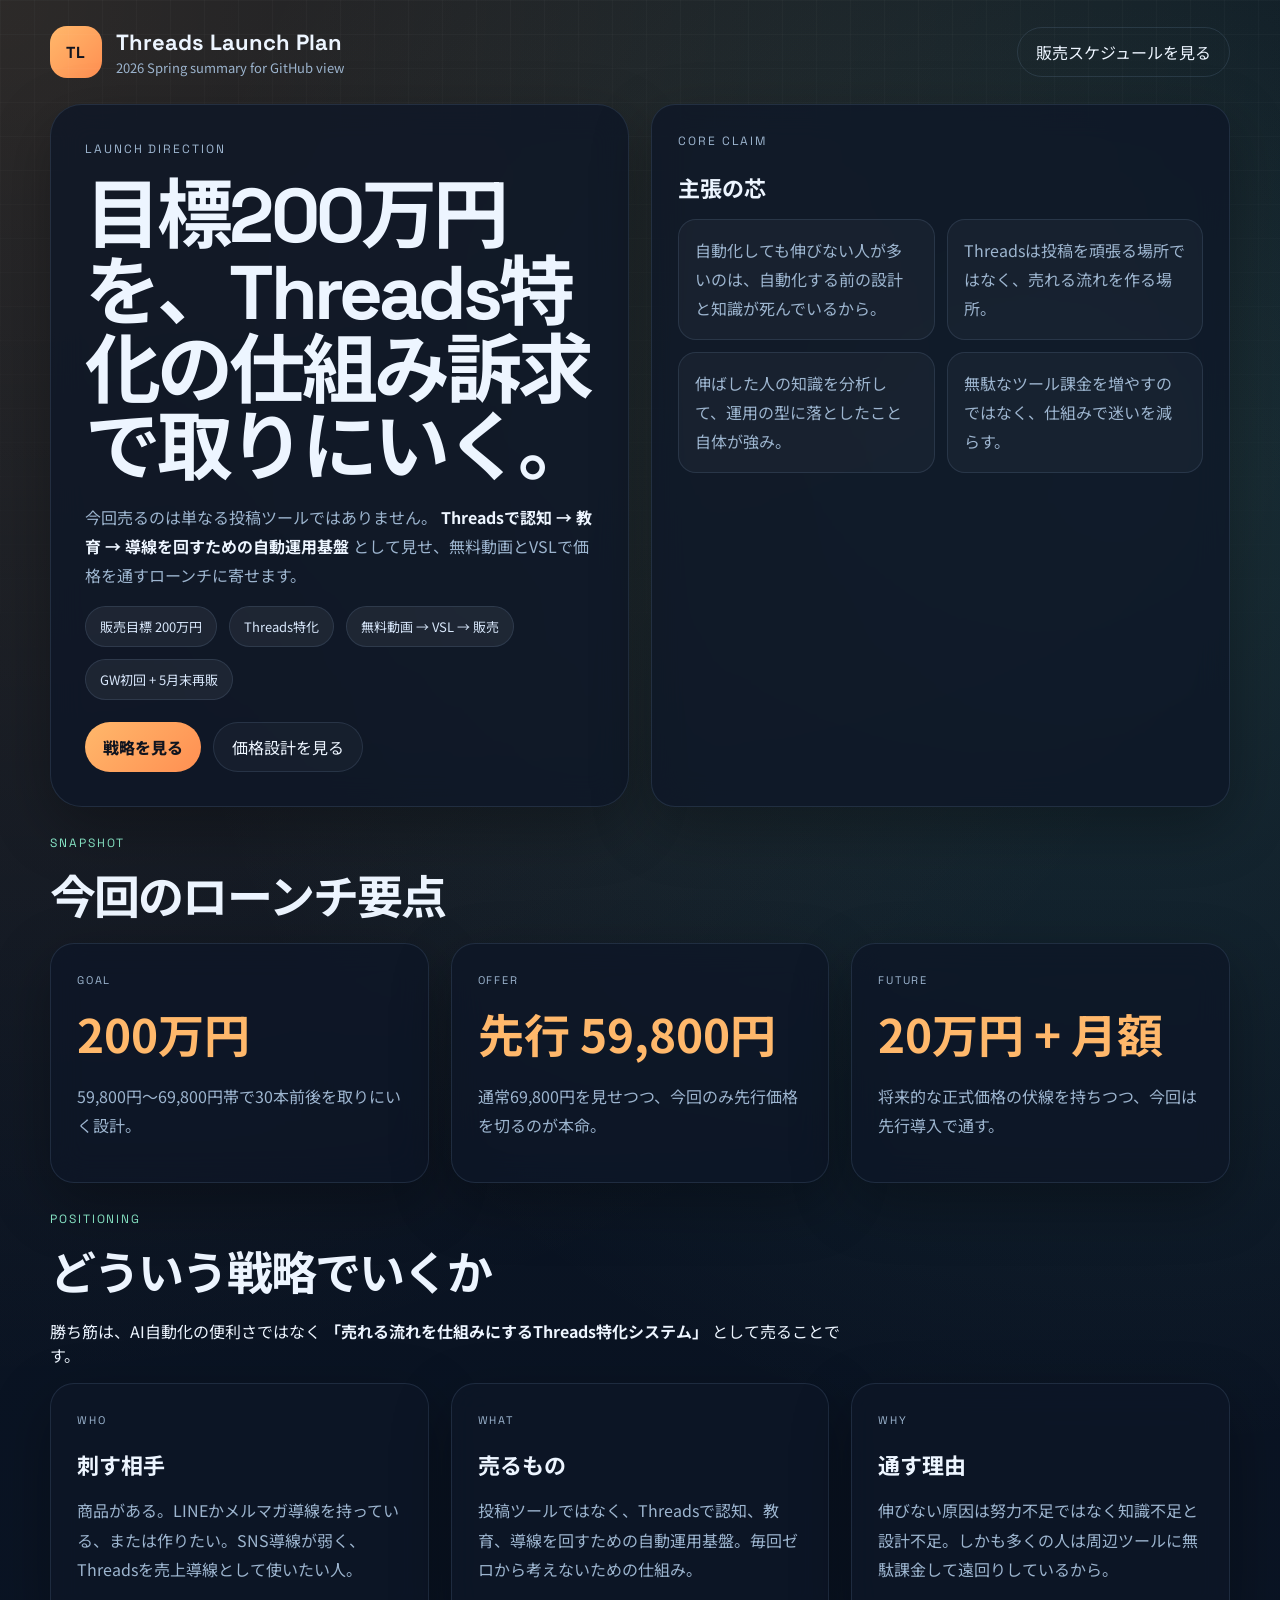
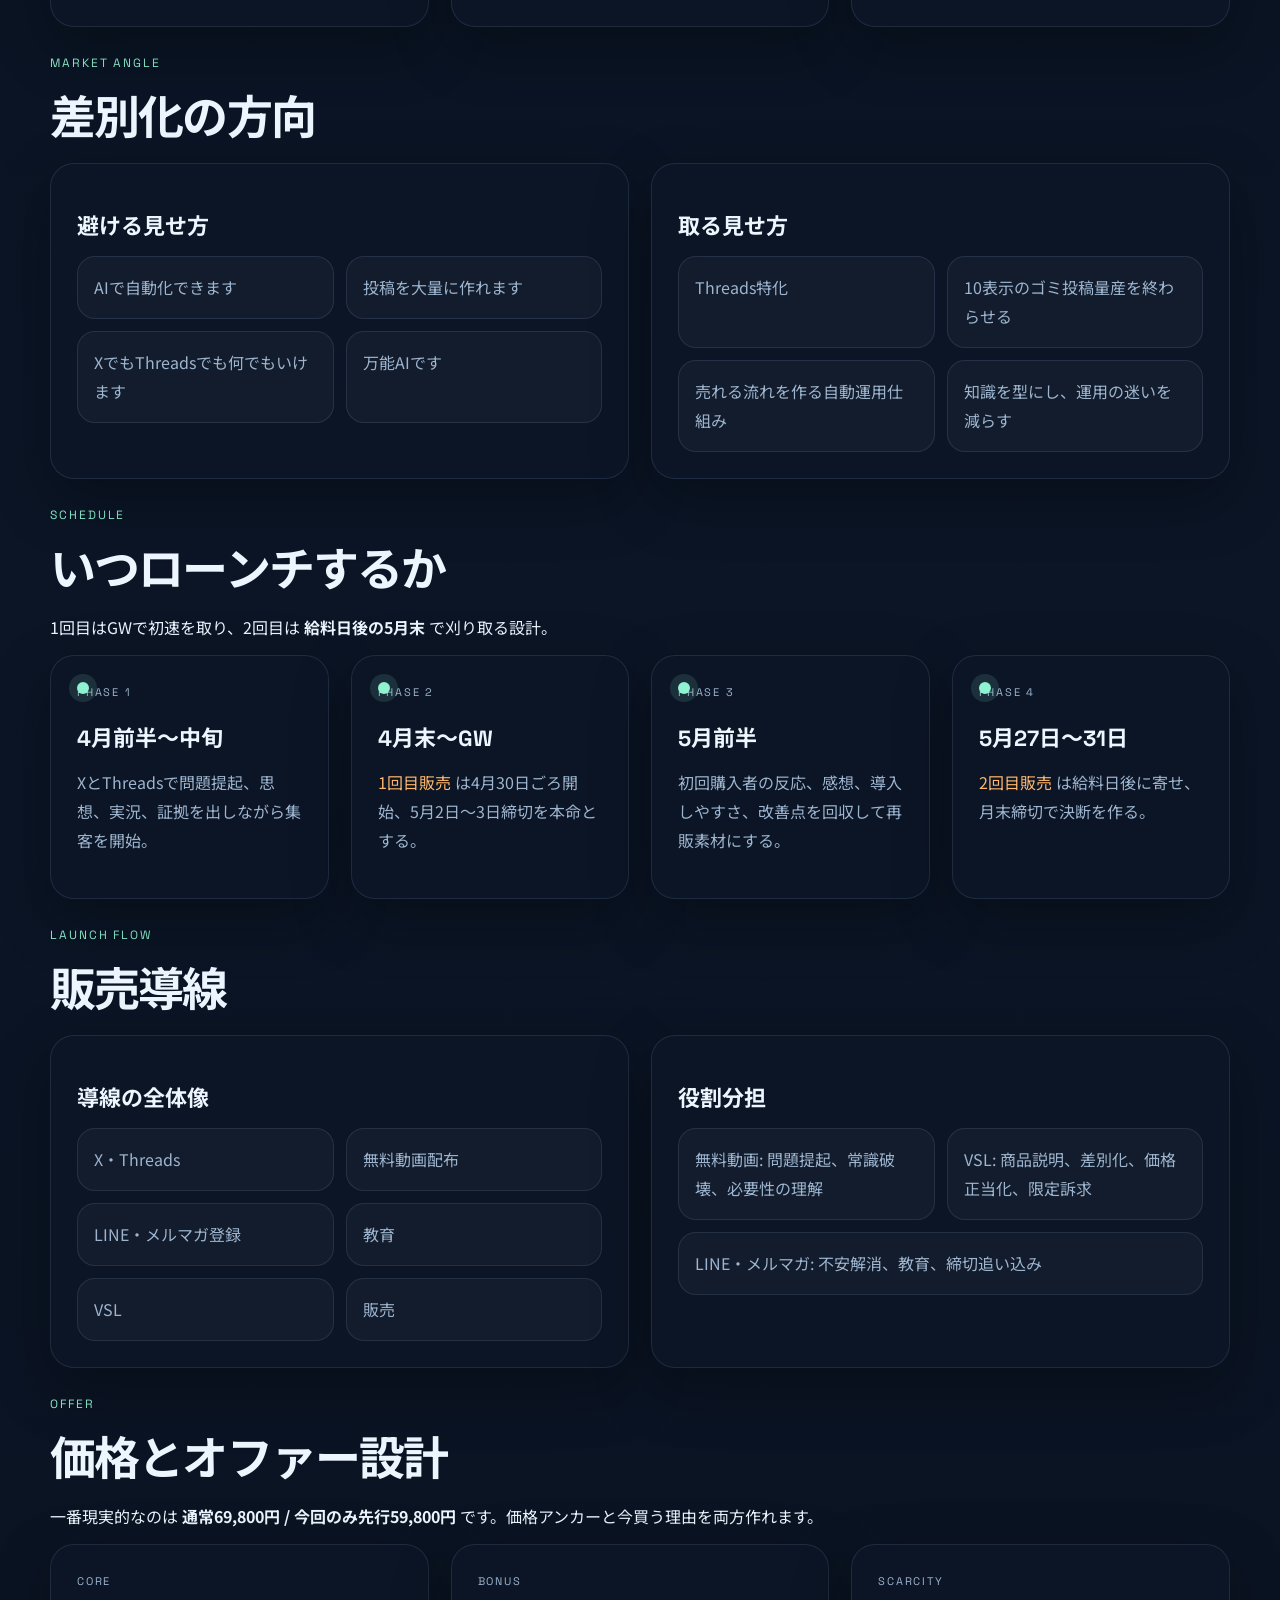
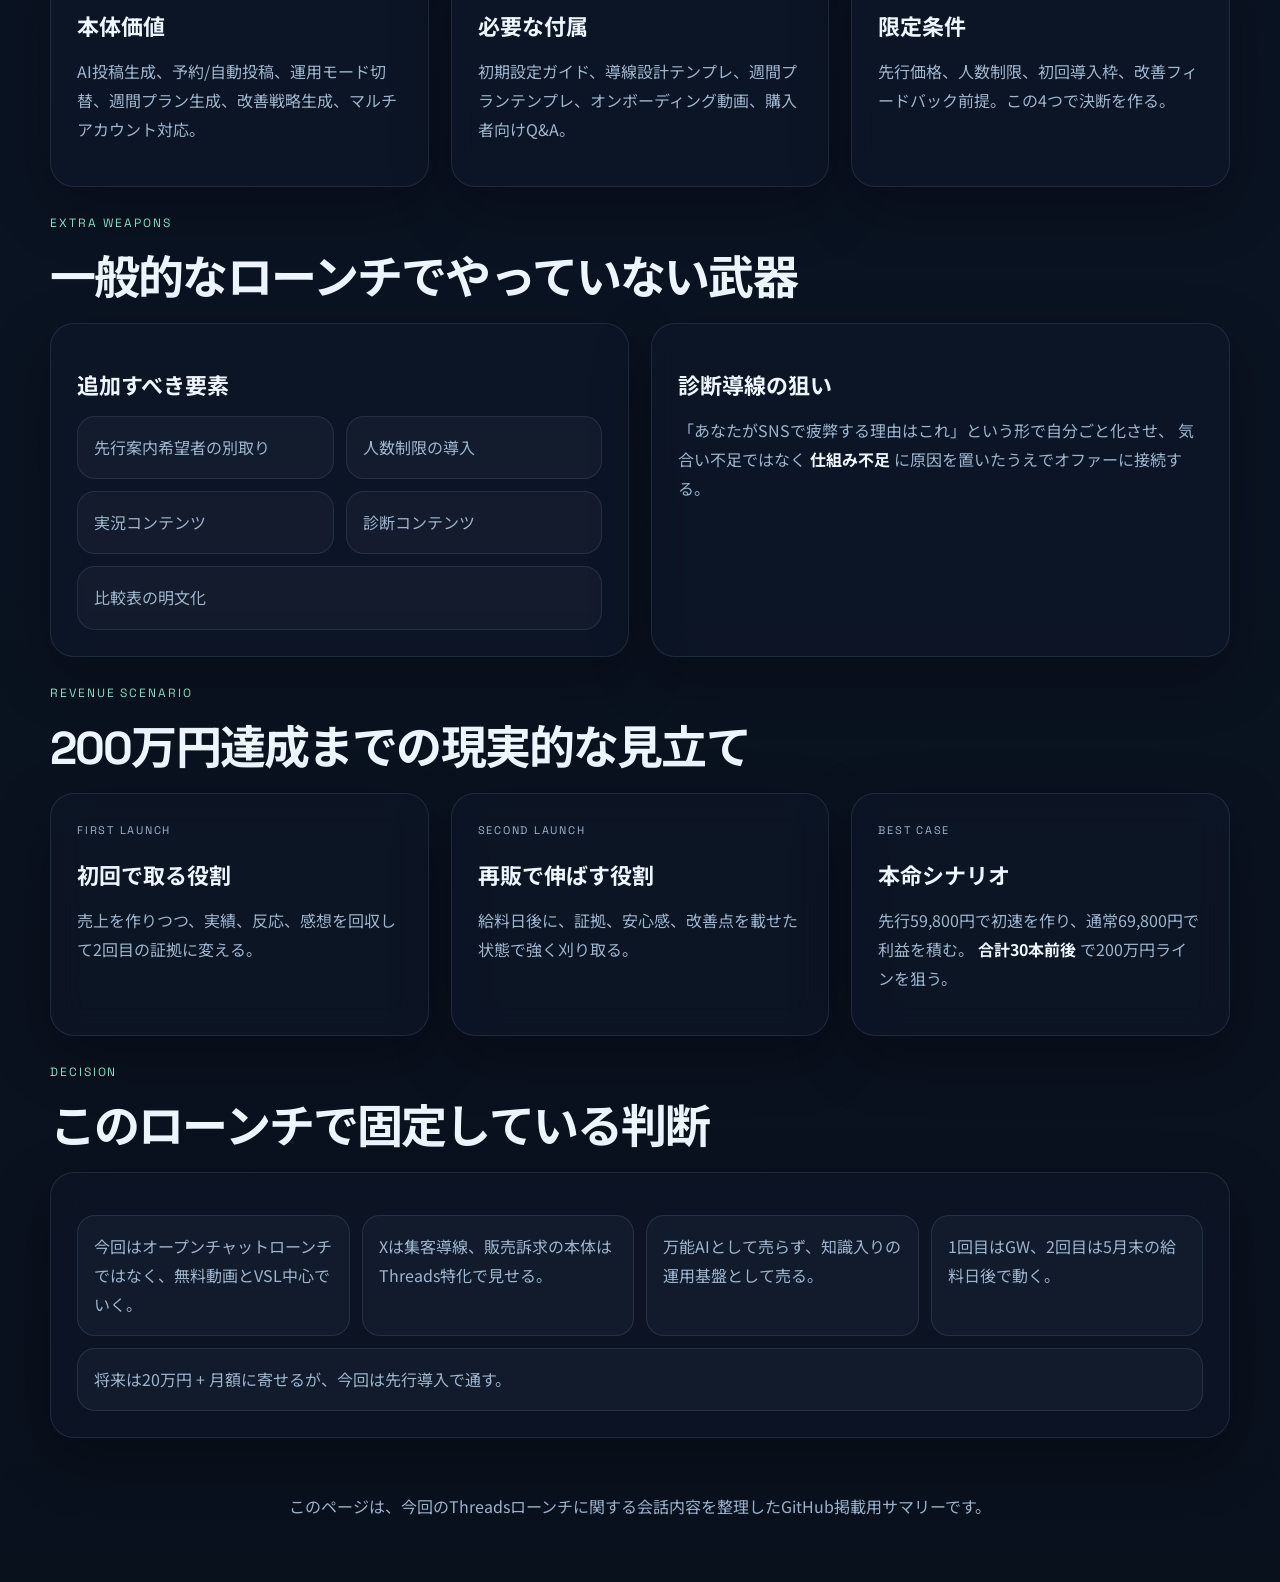
==== index.html @ 70425033 "Add public pages site" ====
<!DOCTYPE html>
<html lang="ja">
  <head>
    <meta charset="UTF-8" />
    <meta http-equiv="refresh" content="0; url=./launch-summary.html" />
    <meta name="viewport" content="width=device-width, initial-scale=1.0" />
    <title>Redirecting...</title>
  </head>
  <body>
    <p><a href="./launch-summary.html">launch-summary.html</a></p>
  </body>
</html>
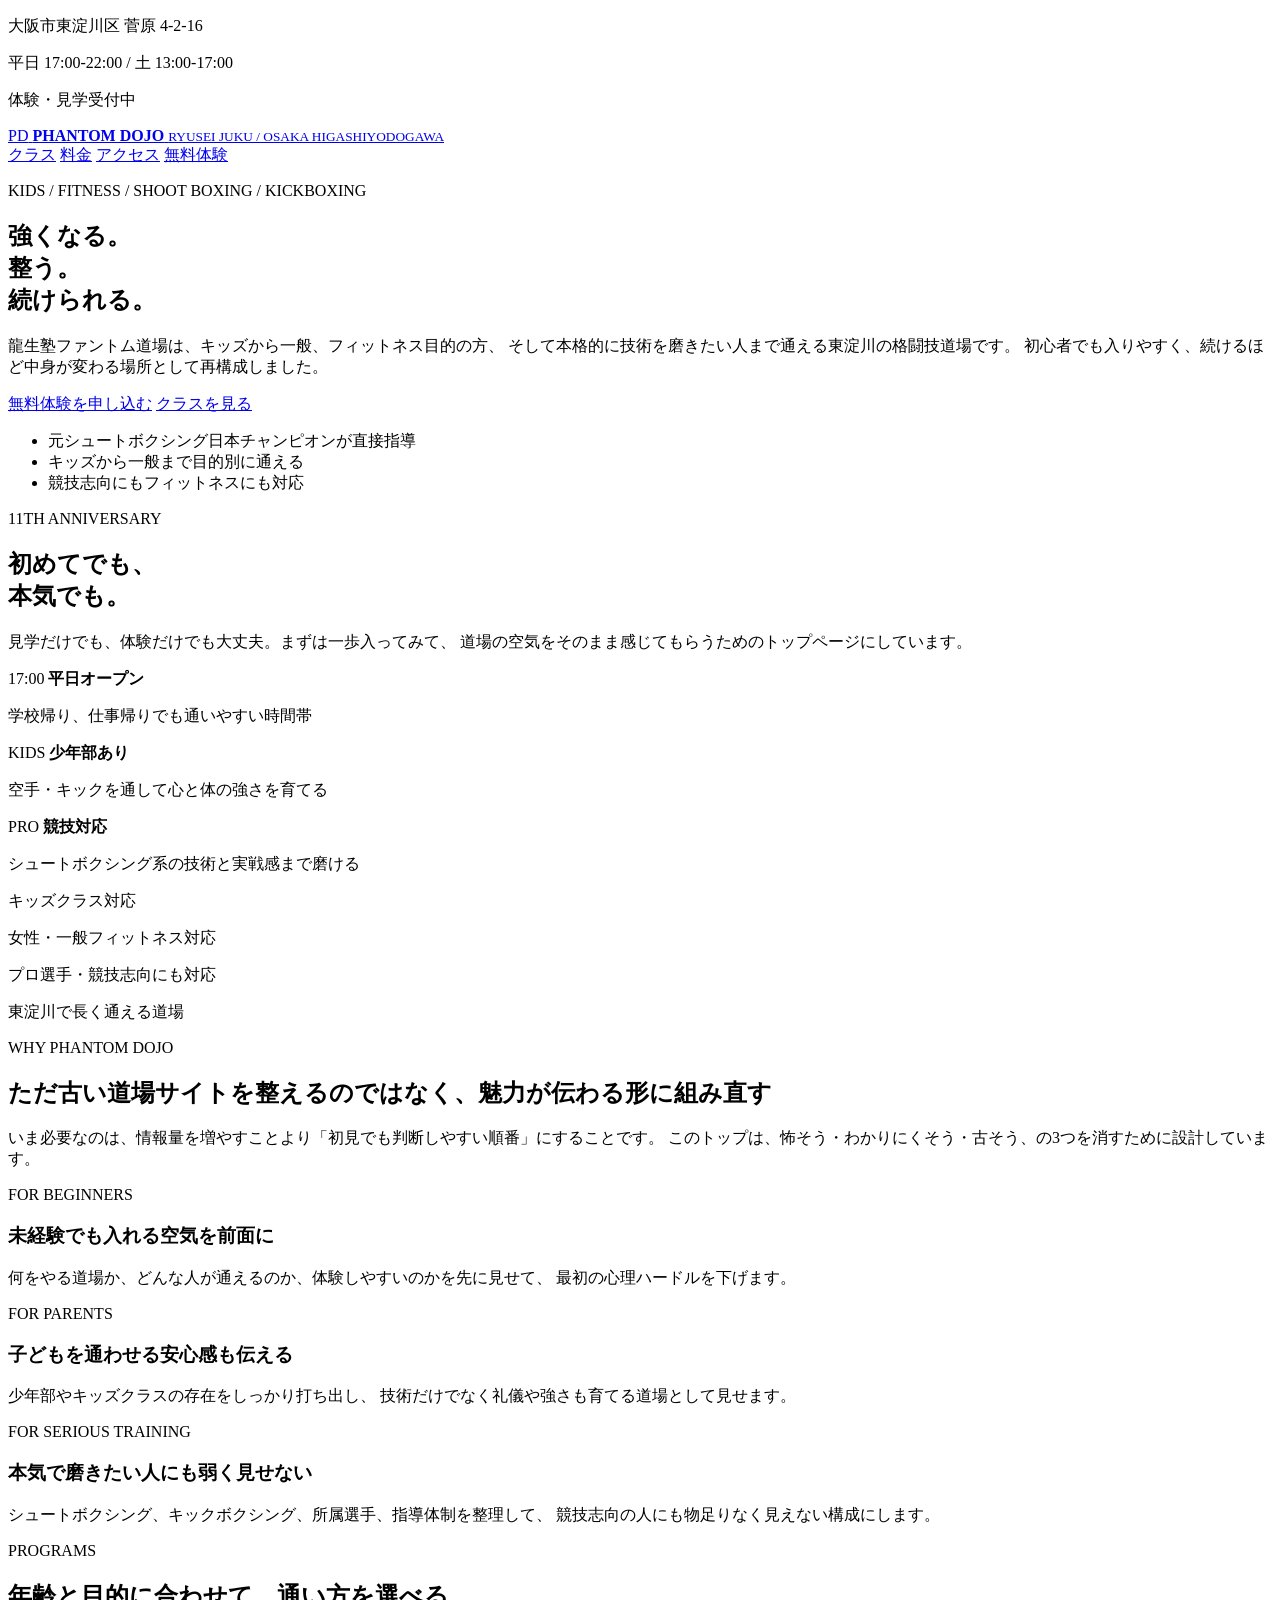
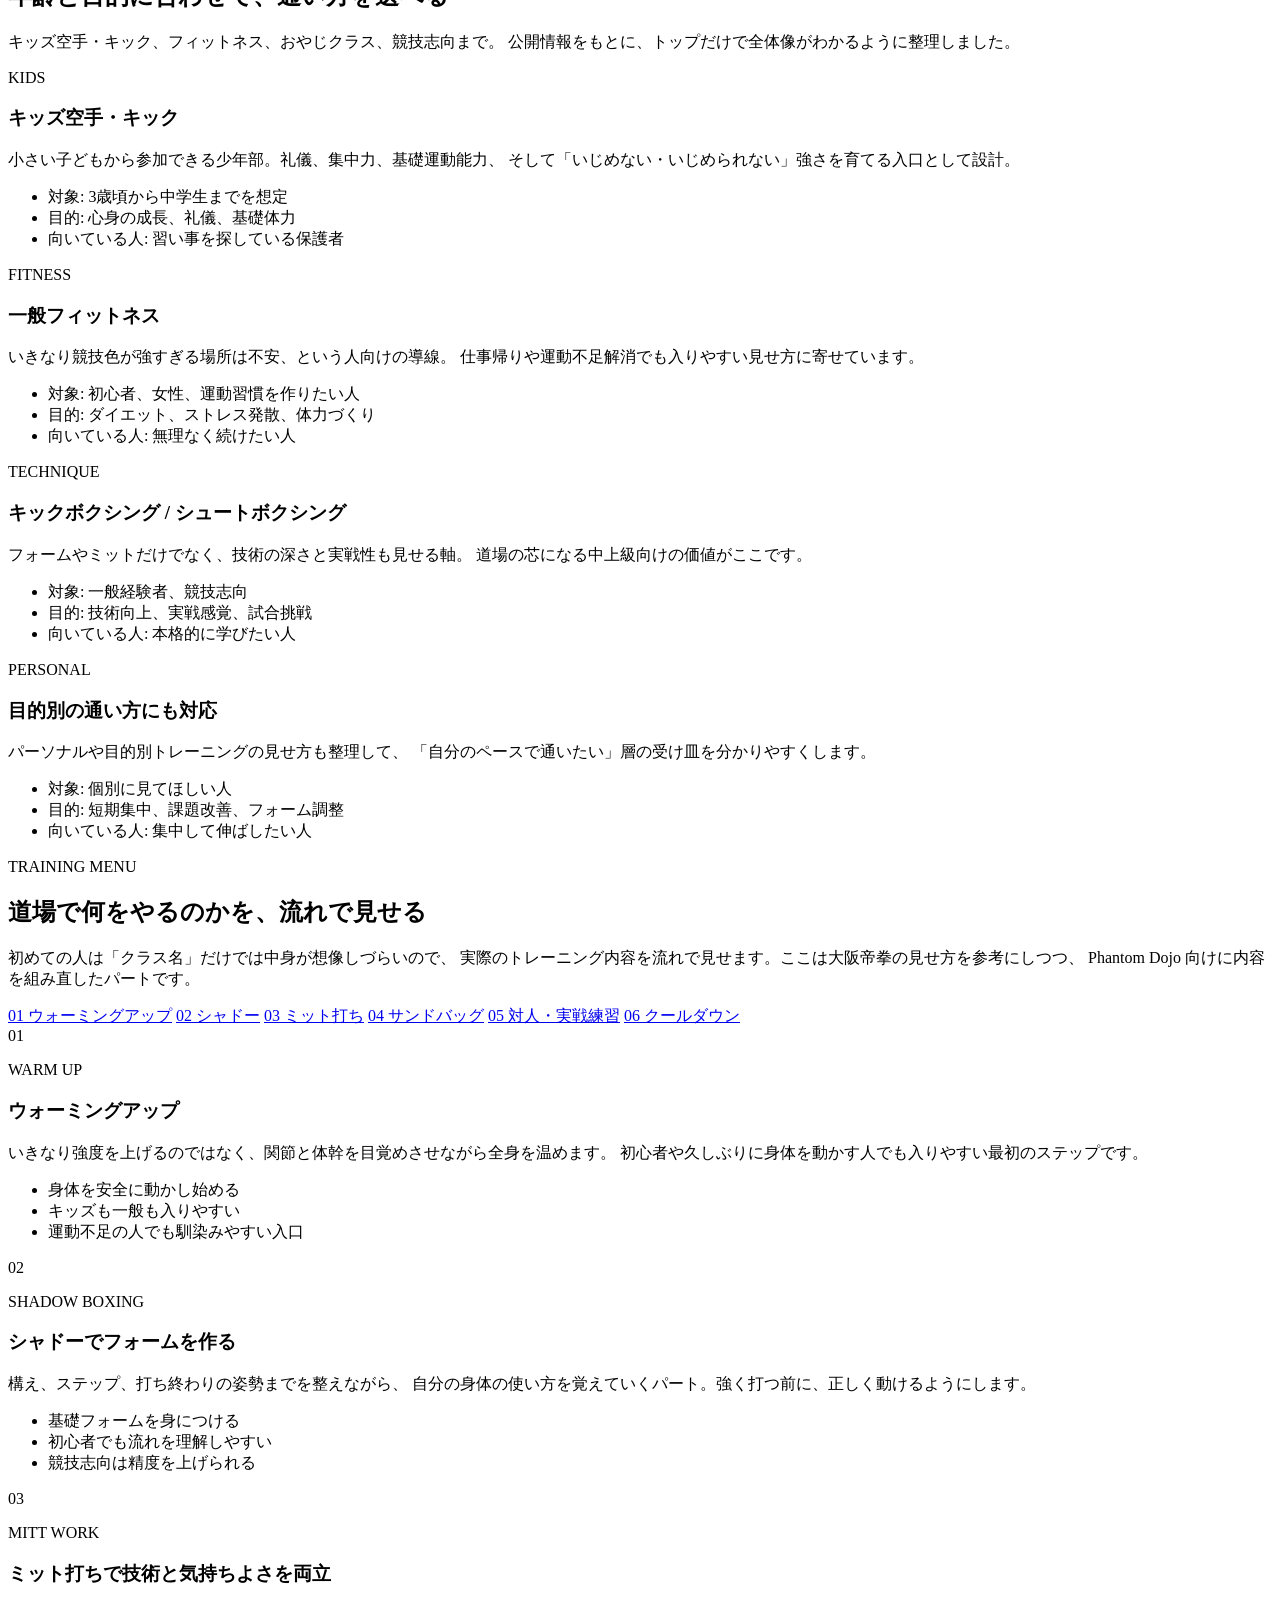
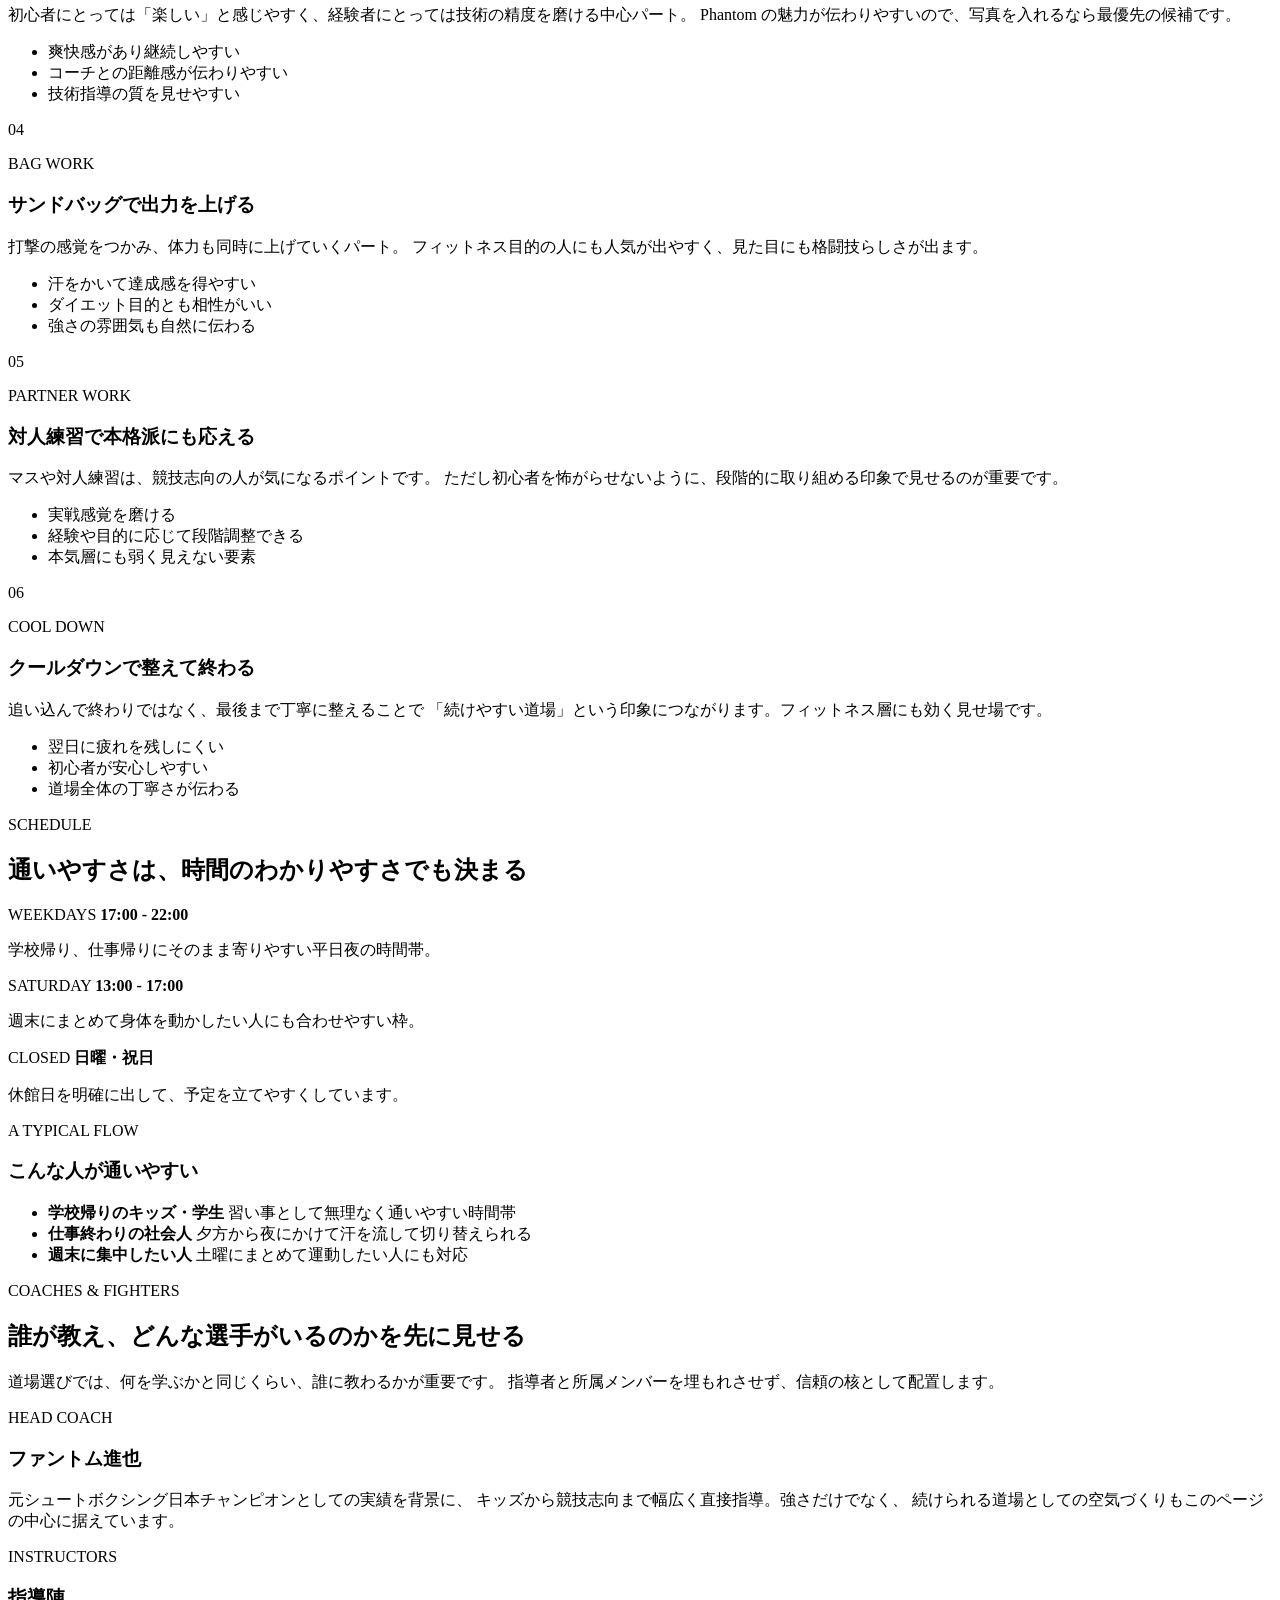
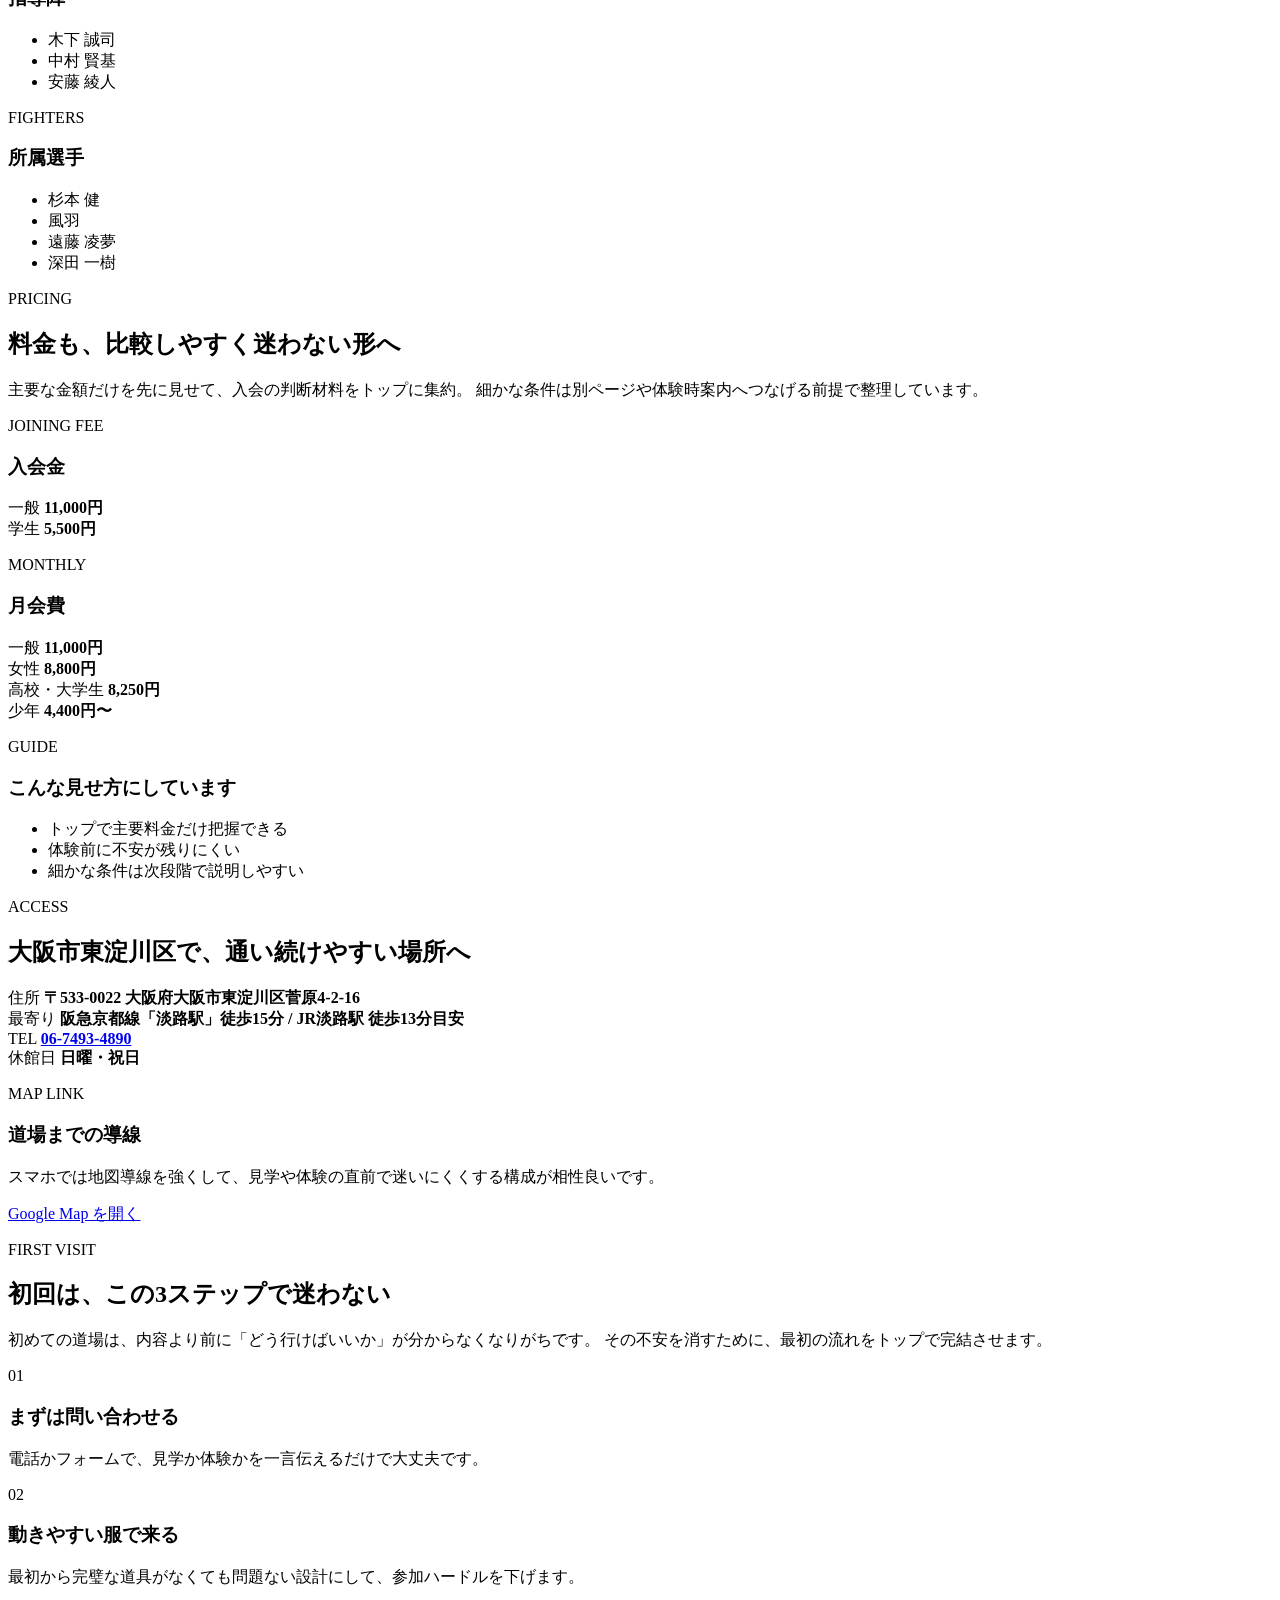
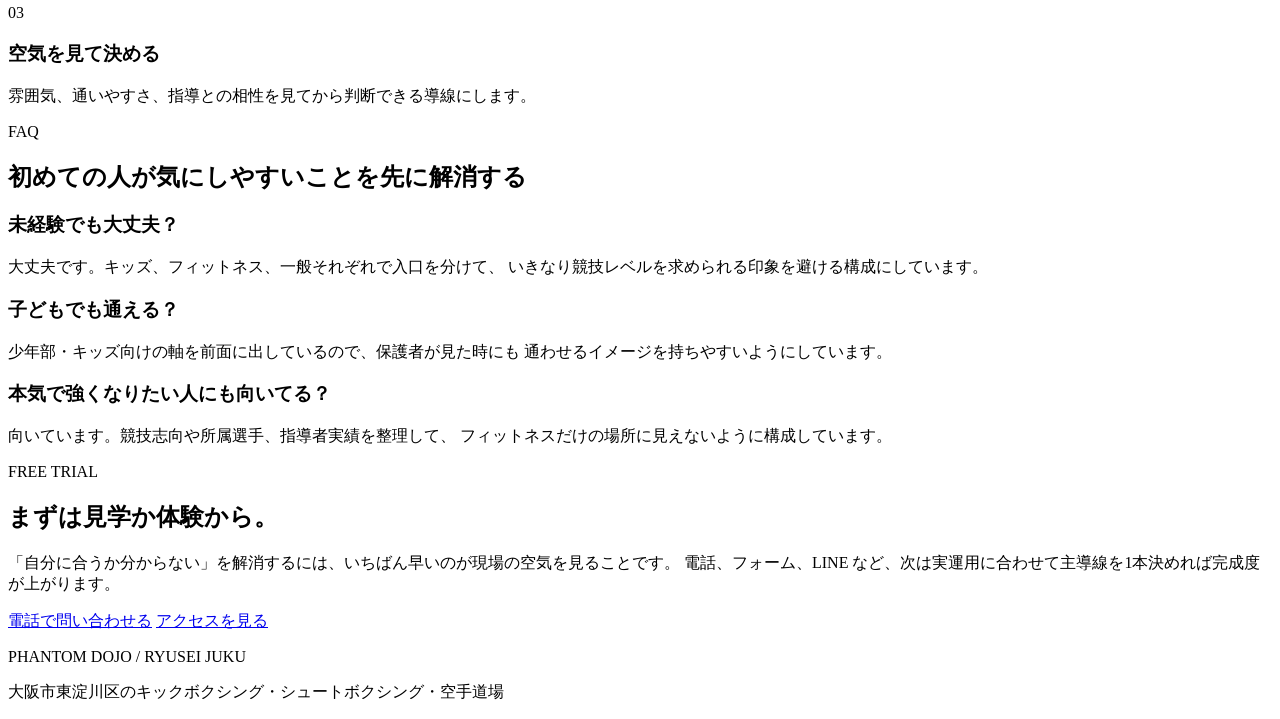
==== commit 52b64757: "Publish Phantom Dojo preview landing page" ====
--- a/index.html
+++ b/index.html
@@ -2,11 +2,632 @@
 <html lang="ja">
   <head>
     <meta charset="UTF-8" />
-    <meta http-equiv="refresh" content="0; url=./launch-summary.html" />
     <meta name="viewport" content="width=device-width, initial-scale=1.0" />
-    <title>Redirecting...</title>
+    <title>PHANTOM DOJO | 龍生塾ファントム道場</title>
+    <meta
+      name="description"
+      content="大阪市東淀川区の龍生塾ファントム道場。キッズからフィットネス、本格的なシュートボクシング・キックボクシングまで対応する新トップページ案。"
+    />
+    <link rel="preconnect" href="https://fonts.googleapis.com" />
+    <link rel="preconnect" href="https://fonts.gstatic.com" crossorigin />
+    <link
+      href="https://fonts.googleapis.com/css2?family=Bebas+Neue&family=Noto+Sans+JP:wght@400;500;700;900&display=swap"
+      rel="stylesheet"
+    />
+    <link rel="stylesheet" href="./phantom-dojo.css" />
   </head>
   <body>
-    <p><a href="./launch-summary.html">launch-summary.html</a></p>
+    <div class="site-shell">
+      <div class="promo-bar">
+        <p>大阪市東淀川区 菅原 4-2-16</p>
+        <p>平日 17:00-22:00 / 土 13:00-17:00</p>
+        <p>体験・見学受付中</p>
+      </div>
+
+      <header class="hero" id="top">
+        <nav class="topbar">
+          <a class="brand" href="#top" aria-label="Phantom Dojo top">
+            <span class="brand-mark">PD</span>
+            <span class="brand-copy">
+              <strong>PHANTOM DOJO</strong>
+              <small>RYUSEI JUKU / OSAKA HIGASHIYODOGAWA</small>
+            </span>
+          </a>
+
+          <div class="nav-links">
+            <a href="#programs">クラス</a>
+            <a href="#pricing">料金</a>
+            <a href="#access">アクセス</a>
+            <a class="nav-cta" href="#trial">無料体験</a>
+          </div>
+        </nav>
+
+        <section class="hero-grid">
+          <div class="hero-copy">
+            <p class="eyebrow">KIDS / FITNESS / SHOOT BOXING / KICKBOXING</p>
+            <h1>強くなる。<br />整う。<br />続けられる。</h1>
+            <p class="hero-lead">
+              龍生塾ファントム道場は、キッズから一般、フィットネス目的の方、
+              そして本格的に技術を磨きたい人まで通える東淀川の格闘技道場です。
+              初心者でも入りやすく、続けるほど中身が変わる場所として再構成しました。
+            </p>
+
+            <div class="hero-actions">
+              <a class="primary-button" href="#trial">無料体験を申し込む</a>
+              <a class="secondary-button" href="#programs">クラスを見る</a>
+            </div>
+
+            <ul class="hero-points">
+              <li>元シュートボクシング日本チャンピオンが直接指導</li>
+              <li>キッズから一般まで目的別に通える</li>
+              <li>競技志向にもフィットネスにも対応</li>
+            </ul>
+          </div>
+
+          <aside class="hero-stage">
+            <div class="hero-stage-card main-stage">
+              <p class="mini-label">11TH ANNIVERSARY</p>
+              <h2>初めてでも、<br />本気でも。</h2>
+              <p>
+                見学だけでも、体験だけでも大丈夫。まずは一歩入ってみて、
+                道場の空気をそのまま感じてもらうためのトップページにしています。
+              </p>
+            </div>
+
+            <div class="hero-stage-card stack-card">
+              <article>
+                <span>17:00</span>
+                <strong>平日オープン</strong>
+                <p>学校帰り、仕事帰りでも通いやすい時間帯</p>
+              </article>
+              <article>
+                <span>KIDS</span>
+                <strong>少年部あり</strong>
+                <p>空手・キックを通して心と体の強さを育てる</p>
+              </article>
+              <article>
+                <span>PRO</span>
+                <strong>競技対応</strong>
+                <p>シュートボクシング系の技術と実戦感まで磨ける</p>
+              </article>
+            </div>
+          </aside>
+        </section>
+      </header>
+
+      <main>
+        <section class="trust-strip">
+          <p>キッズクラス対応</p>
+          <p>女性・一般フィットネス対応</p>
+          <p>プロ選手・競技志向にも対応</p>
+          <p>東淀川で長く通える道場</p>
+        </section>
+
+        <section class="section positioning-section">
+          <div class="section-heading">
+            <p class="eyebrow">WHY PHANTOM DOJO</p>
+            <h2>ただ古い道場サイトを整えるのではなく、魅力が伝わる形に組み直す</h2>
+            <p>
+              いま必要なのは、情報量を増やすことより「初見でも判断しやすい順番」にすることです。
+              このトップは、怖そう・わかりにくそう・古そう、の3つを消すために設計しています。
+            </p>
+          </div>
+
+          <div class="feature-grid">
+            <article class="feature-card">
+              <p class="mini-label">FOR BEGINNERS</p>
+              <h3>未経験でも入れる空気を前面に</h3>
+              <p>
+                何をやる道場か、どんな人が通えるのか、体験しやすいのかを先に見せて、
+                最初の心理ハードルを下げます。
+              </p>
+            </article>
+
+            <article class="feature-card">
+              <p class="mini-label">FOR PARENTS</p>
+              <h3>子どもを通わせる安心感も伝える</h3>
+              <p>
+                少年部やキッズクラスの存在をしっかり打ち出し、
+                技術だけでなく礼儀や強さも育てる道場として見せます。
+              </p>
+            </article>
+
+            <article class="feature-card">
+              <p class="mini-label">FOR SERIOUS TRAINING</p>
+              <h3>本気で磨きたい人にも弱く見せない</h3>
+              <p>
+                シュートボクシング、キックボクシング、所属選手、指導体制を整理して、
+                競技志向の人にも物足りなく見えない構成にします。
+              </p>
+            </article>
+          </div>
+        </section>
+
+        <section class="section programs-section" id="programs">
+          <div class="section-heading">
+            <p class="eyebrow">PROGRAMS</p>
+            <h2>年齢と目的に合わせて、通い方を選べる</h2>
+            <p>
+              キッズ空手・キック、フィットネス、おやじクラス、競技志向まで。
+              公開情報をもとに、トップだけで全体像がわかるように整理しました。
+            </p>
+          </div>
+
+          <div class="program-grid">
+            <article class="program-card highlight">
+              <span class="class-tag">KIDS</span>
+              <h3>キッズ空手・キック</h3>
+              <p>
+                小さい子どもから参加できる少年部。礼儀、集中力、基礎運動能力、
+                そして「いじめない・いじめられない」強さを育てる入口として設計。
+              </p>
+              <ul>
+                <li>対象: 3歳頃から中学生までを想定</li>
+                <li>目的: 心身の成長、礼儀、基礎体力</li>
+                <li>向いている人: 習い事を探している保護者</li>
+              </ul>
+            </article>
+
+            <article class="program-card">
+              <span class="class-tag">FITNESS</span>
+              <h3>一般フィットネス</h3>
+              <p>
+                いきなり競技色が強すぎる場所は不安、という人向けの導線。
+                仕事帰りや運動不足解消でも入りやすい見せ方に寄せています。
+              </p>
+              <ul>
+                <li>対象: 初心者、女性、運動習慣を作りたい人</li>
+                <li>目的: ダイエット、ストレス発散、体力づくり</li>
+                <li>向いている人: 無理なく続けたい人</li>
+              </ul>
+            </article>
+
+            <article class="program-card">
+              <span class="class-tag">TECHNIQUE</span>
+              <h3>キックボクシング / シュートボクシング</h3>
+              <p>
+                フォームやミットだけでなく、技術の深さと実戦性も見せる軸。
+                道場の芯になる中上級向けの価値がここです。
+              </p>
+              <ul>
+                <li>対象: 一般経験者、競技志向</li>
+                <li>目的: 技術向上、実戦感覚、試合挑戦</li>
+                <li>向いている人: 本格的に学びたい人</li>
+              </ul>
+            </article>
+
+            <article class="program-card">
+              <span class="class-tag">PERSONAL</span>
+              <h3>目的別の通い方にも対応</h3>
+              <p>
+                パーソナルや目的別トレーニングの見せ方も整理して、
+                「自分のペースで通いたい」層の受け皿を分かりやすくします。
+              </p>
+              <ul>
+                <li>対象: 個別に見てほしい人</li>
+                <li>目的: 短期集中、課題改善、フォーム調整</li>
+                <li>向いている人: 集中して伸ばしたい人</li>
+              </ul>
+            </article>
+          </div>
+        </section>
+
+        <section class="section training-section">
+          <div class="section-heading">
+            <p class="eyebrow">TRAINING MENU</p>
+            <h2>道場で何をやるのかを、流れで見せる</h2>
+            <p>
+              初めての人は「クラス名」だけでは中身が想像しづらいので、
+              実際のトレーニング内容を流れで見せます。ここは大阪帝拳の見せ方を参考にしつつ、
+              Phantom Dojo 向けに内容を組み直したパートです。
+            </p>
+          </div>
+
+          <div class="training-overview">
+            <a class="training-chip" href="#warmup">01 ウォーミングアップ</a>
+            <a class="training-chip" href="#shadow">02 シャドー</a>
+            <a class="training-chip" href="#mitt">03 ミット打ち</a>
+            <a class="training-chip" href="#bag">04 サンドバッグ</a>
+            <a class="training-chip" href="#partner">05 対人・実戦練習</a>
+            <a class="training-chip" href="#cooldown">06 クールダウン</a>
+          </div>
+
+          <div class="training-detail-list">
+            <article class="training-detail-card" id="warmup">
+              <div class="training-detail-head">
+                <span>01</span>
+                <div>
+                  <p class="mini-label">WARM UP</p>
+                  <h3>ウォーミングアップ</h3>
+                </div>
+              </div>
+              <p>
+                いきなり強度を上げるのではなく、関節と体幹を目覚めさせながら全身を温めます。
+                初心者や久しぶりに身体を動かす人でも入りやすい最初のステップです。
+              </p>
+              <ul class="detail-points">
+                <li>身体を安全に動かし始める</li>
+                <li>キッズも一般も入りやすい</li>
+                <li>運動不足の人でも馴染みやすい入口</li>
+              </ul>
+            </article>
+
+            <article class="training-detail-card" id="shadow">
+              <div class="training-detail-head">
+                <span>02</span>
+                <div>
+                  <p class="mini-label">SHADOW BOXING</p>
+                  <h3>シャドーでフォームを作る</h3>
+                </div>
+              </div>
+              <p>
+                構え、ステップ、打ち終わりの姿勢までを整えながら、
+                自分の身体の使い方を覚えていくパート。強く打つ前に、正しく動けるようにします。
+              </p>
+              <ul class="detail-points">
+                <li>基礎フォームを身につける</li>
+                <li>初心者でも流れを理解しやすい</li>
+                <li>競技志向は精度を上げられる</li>
+              </ul>
+            </article>
+
+            <article class="training-detail-card" id="mitt">
+              <div class="training-detail-head">
+                <span>03</span>
+                <div>
+                  <p class="mini-label">MITT WORK</p>
+                  <h3>ミット打ちで技術と気持ちよさを両立</h3>
+                </div>
+              </div>
+              <p>
+                初心者にとっては「楽しい」と感じやすく、経験者にとっては技術の精度を磨ける中心パート。
+                Phantom の魅力が伝わりやすいので、写真を入れるなら最優先の候補です。
+              </p>
+              <ul class="detail-points">
+                <li>爽快感があり継続しやすい</li>
+                <li>コーチとの距離感が伝わりやすい</li>
+                <li>技術指導の質を見せやすい</li>
+              </ul>
+            </article>
+
+            <article class="training-detail-card" id="bag">
+              <div class="training-detail-head">
+                <span>04</span>
+                <div>
+                  <p class="mini-label">BAG WORK</p>
+                  <h3>サンドバッグで出力を上げる</h3>
+                </div>
+              </div>
+              <p>
+                打撃の感覚をつかみ、体力も同時に上げていくパート。
+                フィットネス目的の人にも人気が出やすく、見た目にも格闘技らしさが出ます。
+              </p>
+              <ul class="detail-points">
+                <li>汗をかいて達成感を得やすい</li>
+                <li>ダイエット目的とも相性がいい</li>
+                <li>強さの雰囲気も自然に伝わる</li>
+              </ul>
+            </article>
+
+            <article class="training-detail-card" id="partner">
+              <div class="training-detail-head">
+                <span>05</span>
+                <div>
+                  <p class="mini-label">PARTNER WORK</p>
+                  <h3>対人練習で本格派にも応える</h3>
+                </div>
+              </div>
+              <p>
+                マスや対人練習は、競技志向の人が気になるポイントです。
+                ただし初心者を怖がらせないように、段階的に取り組める印象で見せるのが重要です。
+              </p>
+              <ul class="detail-points">
+                <li>実戦感覚を磨ける</li>
+                <li>経験や目的に応じて段階調整できる</li>
+                <li>本気層にも弱く見えない要素</li>
+              </ul>
+            </article>
+
+            <article class="training-detail-card" id="cooldown">
+              <div class="training-detail-head">
+                <span>06</span>
+                <div>
+                  <p class="mini-label">COOL DOWN</p>
+                  <h3>クールダウンで整えて終わる</h3>
+                </div>
+              </div>
+              <p>
+                追い込んで終わりではなく、最後まで丁寧に整えることで
+                「続けやすい道場」という印象につながります。フィットネス層にも効く見せ場です。
+              </p>
+              <ul class="detail-points">
+                <li>翌日に疲れを残しにくい</li>
+                <li>初心者が安心しやすい</li>
+                <li>道場全体の丁寧さが伝わる</li>
+              </ul>
+            </article>
+          </div>
+        </section>
+
+        <section class="section rhythm-section">
+          <div class="section-heading">
+            <p class="eyebrow">SCHEDULE</p>
+            <h2>通いやすさは、時間のわかりやすさでも決まる</h2>
+          </div>
+
+          <div class="rhythm-layout">
+            <article class="schedule-overview">
+              <div class="time-block">
+                <span>WEEKDAYS</span>
+                <strong>17:00 - 22:00</strong>
+                <p>学校帰り、仕事帰りにそのまま寄りやすい平日夜の時間帯。</p>
+              </div>
+              <div class="time-block">
+                <span>SATURDAY</span>
+                <strong>13:00 - 17:00</strong>
+                <p>週末にまとめて身体を動かしたい人にも合わせやすい枠。</p>
+              </div>
+              <div class="time-block closed">
+                <span>CLOSED</span>
+                <strong>日曜・祝日</strong>
+                <p>休館日を明確に出して、予定を立てやすくしています。</p>
+              </div>
+            </article>
+
+            <article class="timeline-card">
+              <p class="mini-label">A TYPICAL FLOW</p>
+              <h3>こんな人が通いやすい</h3>
+              <ul class="timeline-list">
+                <li>
+                  <strong>学校帰りのキッズ・学生</strong>
+                  <span>習い事として無理なく通いやすい時間帯</span>
+                </li>
+                <li>
+                  <strong>仕事終わりの社会人</strong>
+                  <span>夕方から夜にかけて汗を流して切り替えられる</span>
+                </li>
+                <li>
+                  <strong>週末に集中したい人</strong>
+                  <span>土曜にまとめて運動したい人にも対応</span>
+                </li>
+              </ul>
+            </article>
+          </div>
+        </section>
+
+        <section class="section coaches-section">
+          <div class="section-heading">
+            <p class="eyebrow">COACHES & FIGHTERS</p>
+            <h2>誰が教え、どんな選手がいるのかを先に見せる</h2>
+            <p>
+              道場選びでは、何を学ぶかと同じくらい、誰に教わるかが重要です。
+              指導者と所属メンバーを埋もれさせず、信頼の核として配置します。
+            </p>
+          </div>
+
+          <div class="coach-layout">
+            <article class="coach-feature">
+              <p class="mini-label">HEAD COACH</p>
+              <h3>ファントム進也</h3>
+              <p class="coach-copy">
+                元シュートボクシング日本チャンピオンとしての実績を背景に、
+                キッズから競技志向まで幅広く直接指導。強さだけでなく、
+                続けられる道場としての空気づくりもこのページの中心に据えています。
+              </p>
+            </article>
+
+            <div class="coach-side">
+              <article class="coach-card">
+                <p class="mini-label">INSTRUCTORS</p>
+                <h3>指導陣</h3>
+                <ul class="name-list">
+                  <li>木下 誠司</li>
+                  <li>中村 賢基</li>
+                  <li>安藤 綾人</li>
+                </ul>
+              </article>
+
+              <article class="coach-card">
+                <p class="mini-label">FIGHTERS</p>
+                <h3>所属選手</h3>
+                <ul class="name-list">
+                  <li>杉本 健</li>
+                  <li>風羽</li>
+                  <li>遠藤 凌夢</li>
+                  <li>深田 一樹</li>
+                </ul>
+              </article>
+            </div>
+          </div>
+        </section>
+
+        <section class="section pricing-section" id="pricing">
+          <div class="section-heading">
+            <p class="eyebrow">PRICING</p>
+            <h2>料金も、比較しやすく迷わない形へ</h2>
+            <p>
+              主要な金額だけを先に見せて、入会の判断材料をトップに集約。
+              細かな条件は別ページや体験時案内へつなげる前提で整理しています。
+            </p>
+          </div>
+
+          <div class="pricing-grid">
+            <article class="price-card">
+              <p class="mini-label">JOINING FEE</p>
+              <h3>入会金</h3>
+              <div class="price-line">
+                <span>一般</span>
+                <strong>11,000円</strong>
+              </div>
+              <div class="price-line">
+                <span>学生</span>
+                <strong>5,500円</strong>
+              </div>
+            </article>
+
+            <article class="price-card featured">
+              <p class="mini-label">MONTHLY</p>
+              <h3>月会費</h3>
+              <div class="price-line">
+                <span>一般</span>
+                <strong>11,000円</strong>
+              </div>
+              <div class="price-line">
+                <span>女性</span>
+                <strong>8,800円</strong>
+              </div>
+              <div class="price-line">
+                <span>高校・大学生</span>
+                <strong>8,250円</strong>
+              </div>
+              <div class="price-line">
+                <span>少年</span>
+                <strong>4,400円〜</strong>
+              </div>
+            </article>
+
+            <article class="price-card note-card">
+              <p class="mini-label">GUIDE</p>
+              <h3>こんな見せ方にしています</h3>
+              <ul class="simple-list">
+                <li>トップで主要料金だけ把握できる</li>
+                <li>体験前に不安が残りにくい</li>
+                <li>細かな条件は次段階で説明しやすい</li>
+              </ul>
+            </article>
+          </div>
+        </section>
+
+        <section class="section access-section" id="access">
+          <div class="access-layout">
+            <article class="access-card">
+              <p class="eyebrow">ACCESS</p>
+              <h2>大阪市東淀川区で、通い続けやすい場所へ</h2>
+              <div class="access-list">
+                <div>
+                  <span>住所</span>
+                  <strong>〒533-0022 大阪府大阪市東淀川区菅原4-2-16</strong>
+                </div>
+                <div>
+                  <span>最寄り</span>
+                  <strong>阪急京都線「淡路駅」徒歩15分 / JR淡路駅 徒歩13分目安</strong>
+                </div>
+                <div>
+                  <span>TEL</span>
+                  <strong><a href="tel:0674934890">06-7493-4890</a></strong>
+                </div>
+                <div>
+                  <span>休館日</span>
+                  <strong>日曜・祝日</strong>
+                </div>
+              </div>
+            </article>
+
+            <article class="map-card">
+              <p class="mini-label">MAP LINK</p>
+              <h3>道場までの導線</h3>
+              <p>
+                スマホでは地図導線を強くして、見学や体験の直前で迷いにくくする構成が相性良いです。
+              </p>
+              <a
+                class="secondary-button"
+                href="https://maps.google.com/?q=%E5%A4%A7%E9%98%AA%E5%BA%9C%E5%A4%A7%E9%98%AA%E5%B8%82%E6%9D%B1%E6%B7%80%E5%B7%9D%E5%8C%BA%E8%8F%85%E5%8E%9F4-2-16"
+                target="_blank"
+                rel="noreferrer"
+              >
+                Google Map を開く
+              </a>
+            </article>
+          </div>
+        </section>
+
+        <section class="section first-step-section">
+          <div class="section-heading">
+            <p class="eyebrow">FIRST VISIT</p>
+            <h2>初回は、この3ステップで迷わない</h2>
+            <p>
+              初めての道場は、内容より前に「どう行けばいいか」が分からなくなりがちです。
+              その不安を消すために、最初の流れをトップで完結させます。
+            </p>
+          </div>
+
+          <div class="step-grid">
+            <article class="step-card">
+              <span>01</span>
+              <h3>まずは問い合わせる</h3>
+              <p>電話かフォームで、見学か体験かを一言伝えるだけで大丈夫です。</p>
+            </article>
+
+            <article class="step-card">
+              <span>02</span>
+              <h3>動きやすい服で来る</h3>
+              <p>最初から完璧な道具がなくても問題ない設計にして、参加ハードルを下げます。</p>
+            </article>
+
+            <article class="step-card">
+              <span>03</span>
+              <h3>空気を見て決める</h3>
+              <p>雰囲気、通いやすさ、指導との相性を見てから判断できる導線にします。</p>
+            </article>
+          </div>
+        </section>
+
+        <section class="section faq-section">
+          <div class="section-heading">
+            <p class="eyebrow">FAQ</p>
+            <h2>初めての人が気にしやすいことを先に解消する</h2>
+          </div>
+
+          <div class="faq-list">
+            <article class="faq-card">
+              <h3>未経験でも大丈夫？</h3>
+              <p>
+                大丈夫です。キッズ、フィットネス、一般それぞれで入口を分けて、
+                いきなり競技レベルを求められる印象を避ける構成にしています。
+              </p>
+            </article>
+
+            <article class="faq-card">
+              <h3>子どもでも通える？</h3>
+              <p>
+                少年部・キッズ向けの軸を前面に出しているので、保護者が見た時にも
+                通わせるイメージを持ちやすいようにしています。
+              </p>
+            </article>
+
+            <article class="faq-card">
+              <h3>本気で強くなりたい人にも向いてる？</h3>
+              <p>
+                向いています。競技志向や所属選手、指導者実績を整理して、
+                フィットネスだけの場所に見えないように構成しています。
+              </p>
+            </article>
+          </div>
+        </section>
+
+        <section class="section trial-section" id="trial">
+          <div class="trial-card">
+            <div>
+              <p class="eyebrow">FREE TRIAL</p>
+              <h2>まずは見学か体験から。</h2>
+              <p>
+                「自分に合うか分からない」を解消するには、いちばん早いのが現場の空気を見ることです。
+                電話、フォーム、LINE など、次は実運用に合わせて主導線を1本決めれば完成度が上がります。
+              </p>
+            </div>
+
+            <div class="trial-actions">
+              <a class="primary-button" href="tel:0674934890">電話で問い合わせる</a>
+              <a class="secondary-button" href="#access">アクセスを見る</a>
+            </div>
+          </div>
+        </section>
+      </main>
+
+      <footer class="site-footer">
+        <p>PHANTOM DOJO / RYUSEI JUKU</p>
+        <p>大阪市東淀川区のキックボクシング・シュートボクシング・空手道場</p>
+      </footer>
+    </div>
   </body>
 </html>
